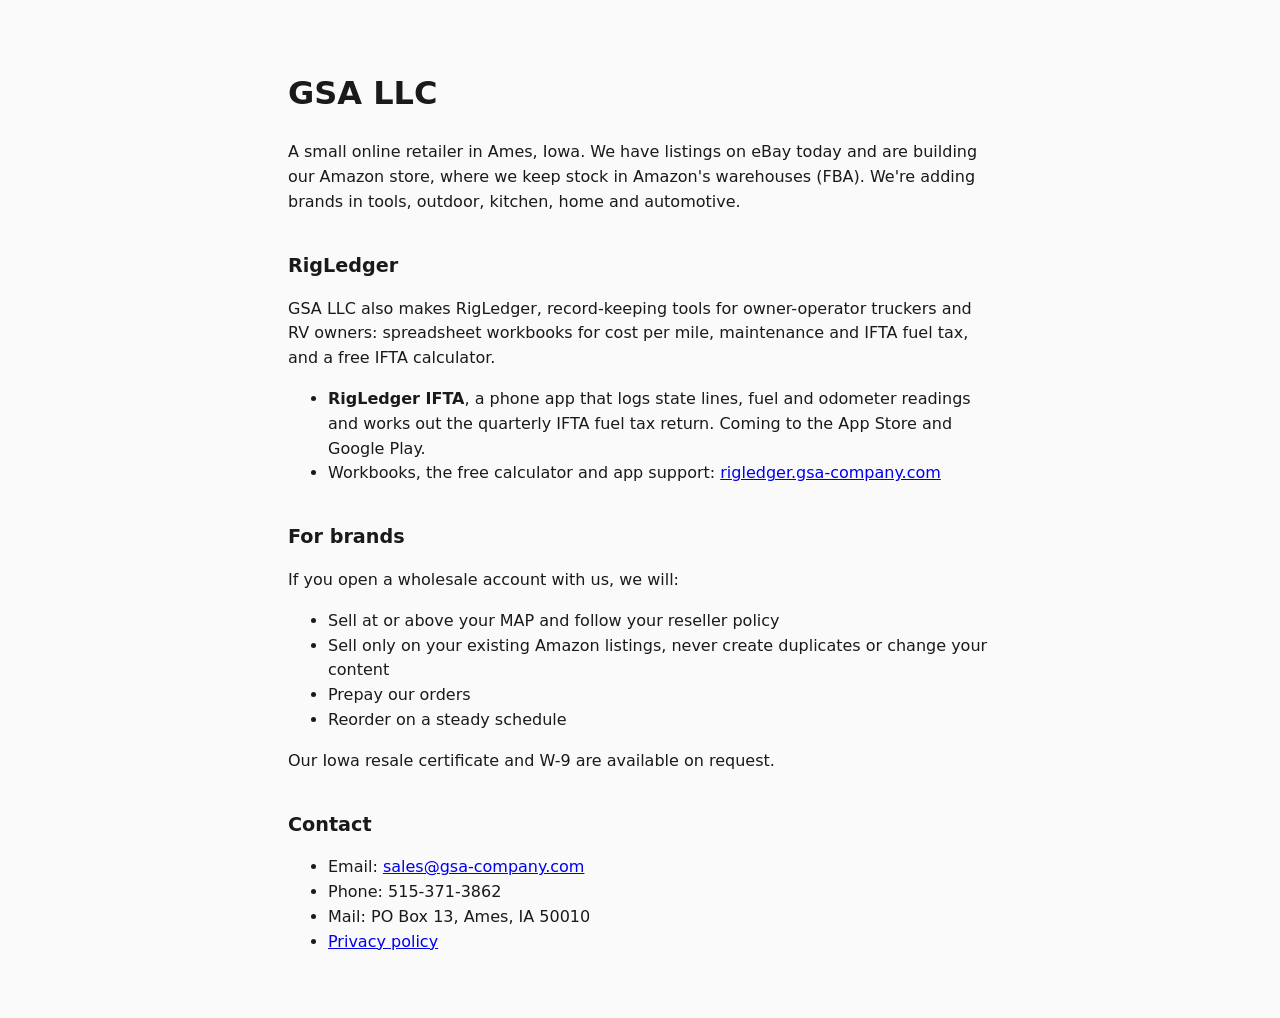
==== index.html @ ee33d9fb "Search Console ownership tag for sales@ (Google Play organization website verification, Ryan 11/17) " ====
<!doctype html>
<html lang="en">
<head>
<meta charset="utf-8">
<meta name="viewport" content="width=device-width, initial-scale=1">
<title>GSA LLC</title>
<meta name="description" content="GSA LLC is a small online retailer in Ames, Iowa, and the maker of RigLedger record-keeping tools for truckers.">
<meta name="google-site-verification" content="LVugfA0haDAOWOEo1SBP5hYqVw2tctVen2_8BVAiNF8">
<style>
  :root { color-scheme: light dark; }
  body { margin: 0; padding: 3rem 1rem; font: 16px/1.55 system-ui, -apple-system, "Segoe UI", Roboto, sans-serif;
         max-width: 44rem; margin-inline: auto; color: #1a1a1a; background: #fafafa; }
  h2 { margin-top: 2.25rem; font-size: 1.2rem; }
  @media (prefers-color-scheme: dark) { body { color: #e6e6e6; background: #121212; } a { color: #8ab4f8; } }
</style>
</head>
<body>
<h1>GSA LLC</h1>
<p>A small online retailer in Ames, Iowa. We have listings on eBay today and are building our Amazon store, where we
keep stock in Amazon's warehouses (FBA). We're adding brands in tools, outdoor, kitchen, home and automotive.</p>

<h2>RigLedger</h2>
<p>GSA LLC also makes RigLedger, record-keeping tools for owner-operator truckers and RV owners: spreadsheet
workbooks for cost per mile, maintenance and IFTA fuel tax, and a free IFTA calculator.</p>
<ul>
  <li><strong>RigLedger IFTA</strong>, a phone app that logs state lines, fuel and odometer readings and works out the
    quarterly IFTA fuel tax return. Coming to the App Store and Google Play.</li>
  <li>Workbooks, the free calculator and app support:
    <a href="https://rigledger.gsa-company.com">rigledger.gsa-company.com</a></li>
</ul>

<h2>For brands</h2>
<p>If you open a wholesale account with us, we will:</p>
<ul>
  <li>Sell at or above your MAP and follow your reseller policy</li>
  <li>Sell only on your existing Amazon listings, never create duplicates or change your content</li>
  <li>Prepay our orders</li>
  <li>Reorder on a steady schedule</li>
</ul>
<p>Our Iowa resale certificate and W-9 are available on request.</p>

<h2>Contact</h2>
<ul>
  <li>Email: <a href="mailto:sales@gsa-company.com">sales@gsa-company.com</a></li>
  <li>Phone: 515-371-3862</li>
  <li>Mail: PO Box 13, Ames, IA 50010</li>
  <li><a href="privacy.html">Privacy policy</a></li>
</ul>
</body>
</html>
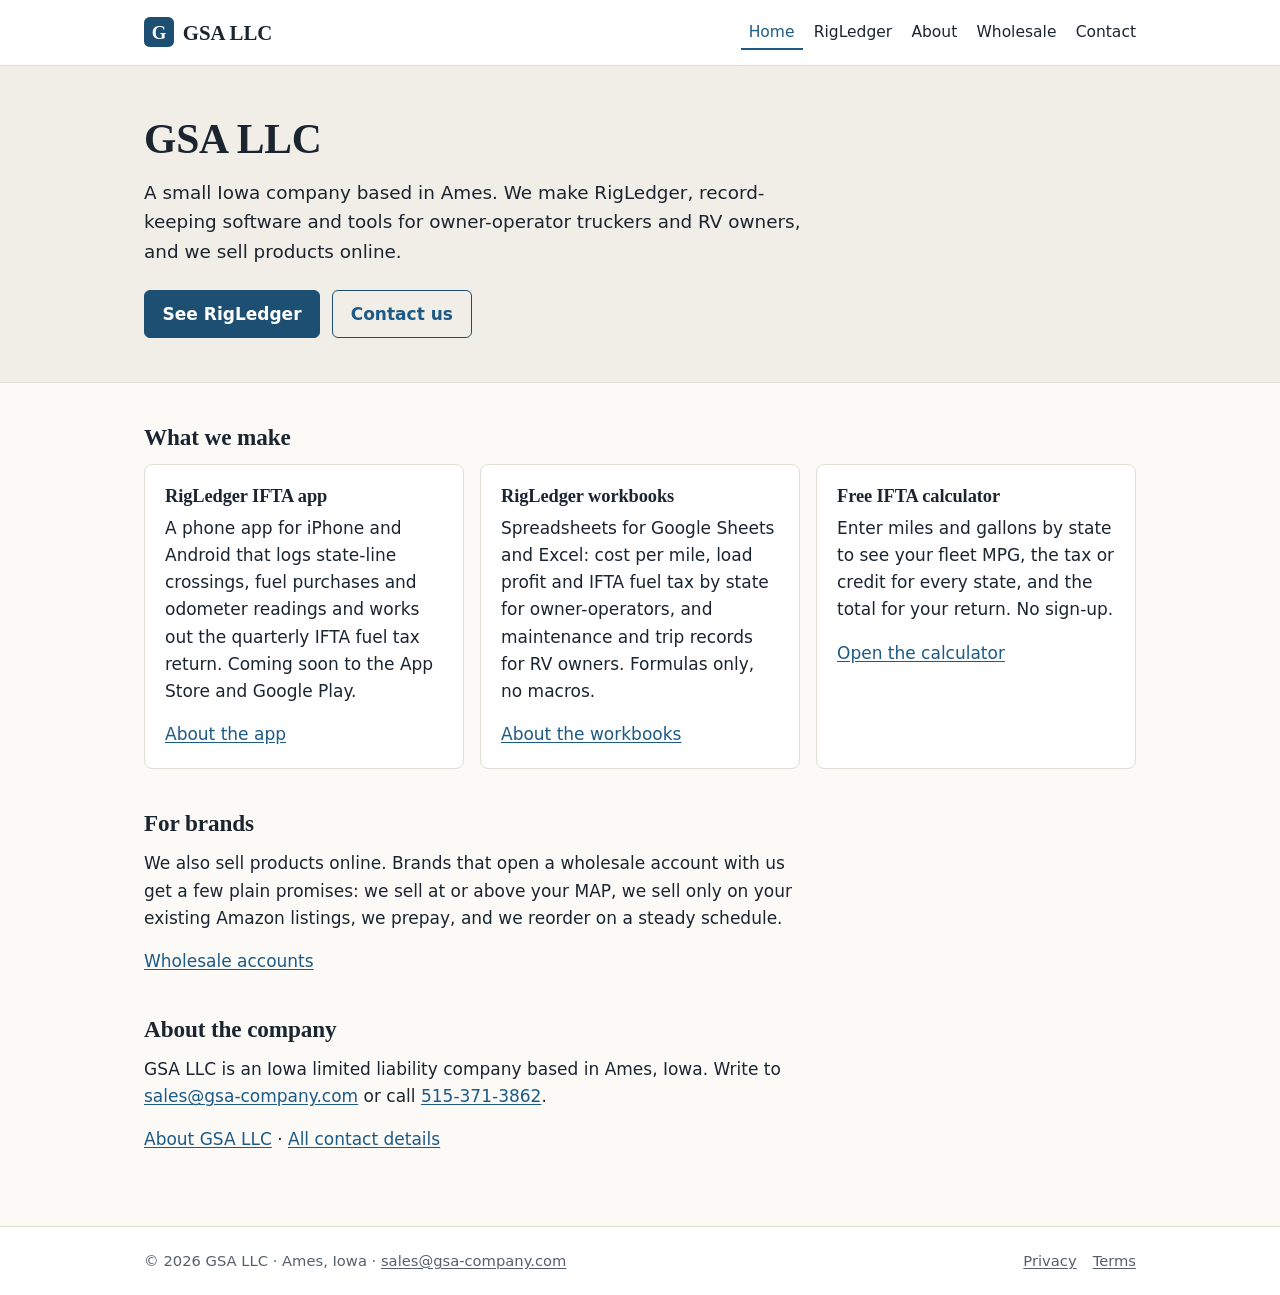
==== commit 07d74132: "site v2: full company site for Apple's organization-website review (draft, not live) Apple rejected " ====
--- a/index.html
+++ b/index.html
@@ -3,48 +3,86 @@
 <head>
 <meta charset="utf-8">
 <meta name="viewport" content="width=device-width, initial-scale=1">
-<title>GSA LLC</title>
-<meta name="description" content="GSA LLC is a small online retailer in Ames, Iowa, and the maker of RigLedger record-keeping tools for truckers.">
+<title>GSA LLC | Ames, Iowa</title>
+<meta name="description" content="GSA LLC is a small company in Ames, Iowa. We make RigLedger record-keeping software and tools for owner-operator truckers and RV owners, and we sell products online.">
+<!-- Search Console ownership for sales@ (Google Play's organization website check, 11/17): keep it, or verification lapses -->
 <meta name="google-site-verification" content="LVugfA0haDAOWOEo1SBP5hYqVw2tctVen2_8BVAiNF8">
-<style>
-  :root { color-scheme: light dark; }
-  body { margin: 0; padding: 3rem 1rem; font: 16px/1.55 system-ui, -apple-system, "Segoe UI", Roboto, sans-serif;
-         max-width: 44rem; margin-inline: auto; color: #1a1a1a; background: #fafafa; }
-  h2 { margin-top: 2.25rem; font-size: 1.2rem; }
-  @media (prefers-color-scheme: dark) { body { color: #e6e6e6; background: #121212; } a { color: #8ab4f8; } }
-</style>
+<link rel="icon" href="/favicon.svg" type="image/svg+xml">
+<link rel="stylesheet" href="/style.css">
 </head>
 <body>
-<h1>GSA LLC</h1>
-<p>A small online retailer in Ames, Iowa. We have listings on eBay today and are building our Amazon store, where we
-keep stock in Amazon's warehouses (FBA). We're adding brands in tools, outdoor, kitchen, home and automotive.</p>
+<a class="skip" href="#main">Skip to content</a>
 
-<h2>RigLedger</h2>
-<p>GSA LLC also makes RigLedger, record-keeping tools for owner-operator truckers and RV owners: spreadsheet
-workbooks for cost per mile, maintenance and IFTA fuel tax, and a free IFTA calculator.</p>
-<ul>
-  <li><strong>RigLedger IFTA</strong>, a phone app that logs state lines, fuel and odometer readings and works out the
-    quarterly IFTA fuel tax return. Coming to the App Store and Google Play.</li>
-  <li>Workbooks, the free calculator and app support:
-    <a href="https://rigledger.gsa-company.com">rigledger.gsa-company.com</a></li>
-</ul>
+<header class="site-head">
+  <div class="wrap">
+    <a class="wordmark" href="/"><svg viewBox="0 0 32 32" aria-hidden="true" focusable="false"><rect width="32" height="32" rx="6" fill="#1d4f73"/><text x="16" y="23" text-anchor="middle" font-family="Georgia, serif" font-size="20" font-weight="700" fill="#fff">G</text></svg>GSA LLC</a>
+    <nav class="site-nav" aria-label="Main">
+      <a href="/" aria-current="page">Home</a>
+      <a href="/rigledger.html">RigLedger</a>
+      <a href="/about.html">About</a>
+      <a href="/wholesale.html">Wholesale</a>
+      <a href="/contact.html">Contact</a>
+    </nav>
+  </div>
+</header>
 
-<h2>For brands</h2>
-<p>If you open a wholesale account with us, we will:</p>
-<ul>
-  <li>Sell at or above your MAP and follow your reseller policy</li>
-  <li>Sell only on your existing Amazon listings, never create duplicates or change your content</li>
-  <li>Prepay our orders</li>
-  <li>Reorder on a steady schedule</li>
-</ul>
-<p>Our Iowa resale certificate and W-9 are available on request.</p>
+<main id="main">
+  <section class="hero">
+    <div class="wrap">
+      <h1>GSA LLC</h1>
+      <p class="lede">A small Iowa company based in Ames. We make RigLedger, record-keeping software and tools for
+        owner-operator truckers and RV owners, and we sell products online.</p>
+      <div class="actions">
+        <a class="btn btn-solid" href="/rigledger.html">See RigLedger</a>
+        <a class="btn btn-line" href="/contact.html">Contact us</a>
+      </div>
+    </div>
+  </section>
 
-<h2>Contact</h2>
-<ul>
-  <li>Email: <a href="mailto:sales@gsa-company.com">sales@gsa-company.com</a></li>
-  <li>Phone: 515-371-3862</li>
-  <li>Mail: PO Box 13, Ames, IA 50010</li>
-  <li><a href="privacy.html">Privacy policy</a></li>
-</ul>
+  <section class="wrap pb">
+    <h2>What we make</h2>
+    <ul class="cards">
+      <li class="card">
+        <h3>RigLedger IFTA app</h3>
+        <p>A phone app for iPhone and Android that logs state-line crossings, fuel purchases and odometer readings
+          and works out the quarterly IFTA fuel tax return. Coming soon to the App Store and Google Play.</p>
+        <p><a href="/rigledger.html#app">About the app</a></p>
+      </li>
+      <li class="card">
+        <h3>RigLedger workbooks</h3>
+        <p>Spreadsheets for Google Sheets and Excel: cost per mile, load profit and IFTA fuel tax by state for
+          owner-operators, and maintenance and trip records for RV owners. Formulas only, no macros.</p>
+        <p><a href="/rigledger.html#workbooks">About the workbooks</a></p>
+      </li>
+      <li class="card">
+        <h3>Free IFTA calculator</h3>
+        <p>Enter miles and gallons by state to see your fleet MPG, the tax or credit for every state, and the total
+          for your return. No sign-up.</p>
+        <p><a href="https://rigledger.gsa-company.com/ifta-calculator.html">Open the calculator</a></p>
+      </li>
+    </ul>
+
+    <h2>For brands</h2>
+    <div class="measure">
+      <p>We also sell products online. Brands that open a wholesale account with us get a few plain promises: we
+        sell at or above your MAP, we sell only on your existing Amazon listings, we prepay, and we reorder on a steady schedule.</p>
+      <p><a href="/wholesale.html">Wholesale accounts</a></p>
+    </div>
+
+    <h2>About the company</h2>
+    <div class="measure">
+      <p>GSA LLC is an Iowa limited liability company based in Ames, Iowa. Write to
+        <a href="mailto:sales@gsa-company.com">sales@gsa-company.com</a> or call <a href="tel:+15153713862">515-371-3862</a>.</p>
+      <p><a href="/about.html">About GSA LLC</a> &middot; <a href="/contact.html">All contact details</a></p>
+    </div>
+  </section>
+</main>
+
+<footer class="site-foot">
+  <div class="wrap">
+    <p>&copy; 2026 GSA LLC &middot; Ames, Iowa &middot; <a href="mailto:sales@gsa-company.com">sales@gsa-company.com</a></p>
+    <nav aria-label="Legal"><a href="/privacy.html">Privacy</a><a href="/terms.html">Terms</a></nav>
+  </div>
+</footer>
 </body>
 </html>
--- a/style.css
+++ b/style.css
@@ -0,0 +1,154 @@
+/* GSA LLC site styles: one sheet for every page. Plain CSS, no build step, no external requests. */
+
+:root {
+  color-scheme: light dark;
+  --bg: #fbfaf7;
+  --surface: #ffffff;
+  --ink: #1b2530;
+  --muted: #56606c;
+  --line: #e2ded5;
+  --accent: #1d4f73;
+  --accent-ink: #ffffff;
+  --link: #1d5a86;
+  --band: #f1eee7;
+  --serif: "Iowan Old Style", "Palatino Linotype", Palatino, "Book Antiqua", Georgia, serif;
+  --sans: system-ui, -apple-system, "Segoe UI", Roboto, "Helvetica Neue", Arial, sans-serif;
+}
+
+@media (prefers-color-scheme: dark) {
+  :root {
+    --bg: #111417;
+    --surface: #181c21;
+    --ink: #e6e8eb;
+    --muted: #a2aab4;
+    --line: #2b3138;
+    --accent: #8cc3e8;
+    --accent-ink: #0d1a24;
+    --link: #8cc3e8;
+    --band: #161a1e;
+  }
+}
+
+*, *::before, *::after { box-sizing: border-box; }
+
+html { -webkit-text-size-adjust: 100%; }
+
+body {
+  margin: 0;
+  background: var(--bg);
+  color: var(--ink);
+  font: 17px/1.6 var(--sans);
+  display: flex;
+  flex-direction: column;
+  min-height: 100vh;
+}
+
+main { flex: 1; }
+
+a { color: var(--link); text-underline-offset: 2px; }
+a:hover { text-decoration-thickness: 2px; }
+a[href^="mailto:"], a[href^="tel:"] { white-space: nowrap; }
+:focus-visible { outline: 2px solid var(--accent); outline-offset: 2px; }
+
+img { max-width: 100%; height: auto; display: block; }
+
+h1, h2, h3 { font-family: var(--serif); line-height: 1.25; font-weight: 600; letter-spacing: -0.005em; }
+h1 { font-size: clamp(1.9rem, 1.4rem + 2vw, 2.6rem); margin: 0 0 .75rem; }
+h2 { font-size: 1.45rem; margin: 2.5rem 0 .75rem; }
+h3 { font-size: 1.15rem; margin: 0 0 .4rem; }
+p, ul, ol, dl { margin: 0 0 1rem; }
+ul, ol { padding-left: 1.25rem; }
+li + li { margin-top: .35rem; }
+
+.wrap { max-width: 64rem; margin-inline: auto; padding-inline: 16px; }
+.measure { max-width: 42rem; }
+.page .wrap > p, .page .wrap > ul:not(.cards) { max-width: 44rem; }
+
+.skip {
+  position: absolute; left: -999px; top: 0;
+  background: var(--accent); color: var(--accent-ink); padding: .5rem .75rem; z-index: 10;
+}
+.skip:focus { left: 16px; top: 8px; }
+
+/* Header */
+.site-head { border-bottom: 1px solid var(--line); background: var(--surface); }
+.site-head .wrap {
+  display: flex; flex-wrap: wrap; align-items: center; justify-content: space-between;
+  gap: .5rem 1.5rem; padding-block: .9rem;
+}
+.wordmark {
+  display: inline-flex; align-items: center; gap: .55rem;
+  font-family: var(--serif); font-size: 1.3rem; font-weight: 700; color: var(--ink); text-decoration: none;
+}
+.wordmark svg { width: 30px; height: 30px; flex: none; }
+.site-nav { display: flex; flex-wrap: wrap; gap: .25rem .2rem; margin-inline: -.5rem; }
+.site-nav a {
+  color: var(--ink); text-decoration: none; font-size: .97rem;
+  padding: .35rem .5rem; border-radius: 4px;
+}
+.site-nav a:hover { background: var(--band); }
+@media (max-width: 480px) {
+  .site-nav { margin-inline: -.3rem; gap: .2rem; }
+  .site-nav a { padding: .3rem; font-size: .92rem; }
+}
+.site-nav a[aria-current="page"] { color: var(--link); box-shadow: inset 0 -2px 0 var(--link); border-radius: 0; }
+
+/* Page body */
+.page { padding-block: 2.5rem 3.5rem; }
+.lede { font-size: 1.15rem; color: var(--muted); max-width: 42rem; }
+.muted { color: var(--muted); }
+.pb { padding-bottom: 3.5rem; }
+.small { font-size: .92rem; }
+
+.hero { background: var(--band); border-bottom: 1px solid var(--line); padding-block: 3rem 2.75rem; }
+.hero p { max-width: 42rem; }
+.hero .lede { color: var(--ink); }
+
+.actions { display: flex; flex-wrap: wrap; gap: .75rem; margin-top: 1.5rem; }
+.btn {
+  display: inline-block; padding: .6rem 1.1rem; border-radius: 6px; font-weight: 600; text-decoration: none;
+  border: 1px solid var(--accent);
+}
+.btn-solid { background: var(--accent); color: var(--accent-ink); }
+.btn-line { color: var(--link); background: transparent; }
+
+.cards {
+  display: grid; gap: 1rem; padding: 0; list-style: none;
+  grid-template-columns: repeat(auto-fit, minmax(min(100%, 15rem), 1fr));
+}
+.cards > li { margin: 0; }
+.card {
+  background: var(--surface); border: 1px solid var(--line); border-radius: 8px; padding: 1.25rem;
+  height: 100%;
+}
+.card p:last-child { margin-bottom: 0; }
+
+.split { display: grid; gap: 1.5rem 2rem; align-items: start; }
+@media (min-width: 760px) { .split { grid-template-columns: 1fr 1fr; } }
+
+.shot { margin: 0; }
+.shot img { border: 1px solid var(--line); border-radius: 6px; background: #fff; }
+.shot figcaption { font-size: .88rem; color: var(--muted); margin-top: .45rem; }
+
+.facts { display: grid; grid-template-columns: max-content 1fr; gap: .4rem 1.25rem; }
+.facts dt { font-weight: 600; }
+.facts dd { margin: 0; overflow-wrap: anywhere; }
+@media (max-width: 480px) {
+  .facts { grid-template-columns: 1fr; gap: .1rem; }
+  .facts dd { margin-bottom: .6rem; }
+}
+
+.note {
+  border-left: 3px solid var(--accent); background: var(--surface); padding: .9rem 1.1rem; border-radius: 0 6px 6px 0;
+}
+
+.meta { color: var(--muted); font-size: .92rem; }
+
+/* Footer */
+.site-foot { border-top: 1px solid var(--line); background: var(--surface); font-size: .92rem; color: var(--muted); }
+.site-foot .wrap {
+  display: flex; flex-wrap: wrap; justify-content: space-between; gap: .5rem 1.5rem; padding-block: 1.4rem;
+}
+.site-foot p { margin: 0; }
+.site-foot nav { display: flex; gap: 1rem; }
+.site-foot a { color: var(--muted); }
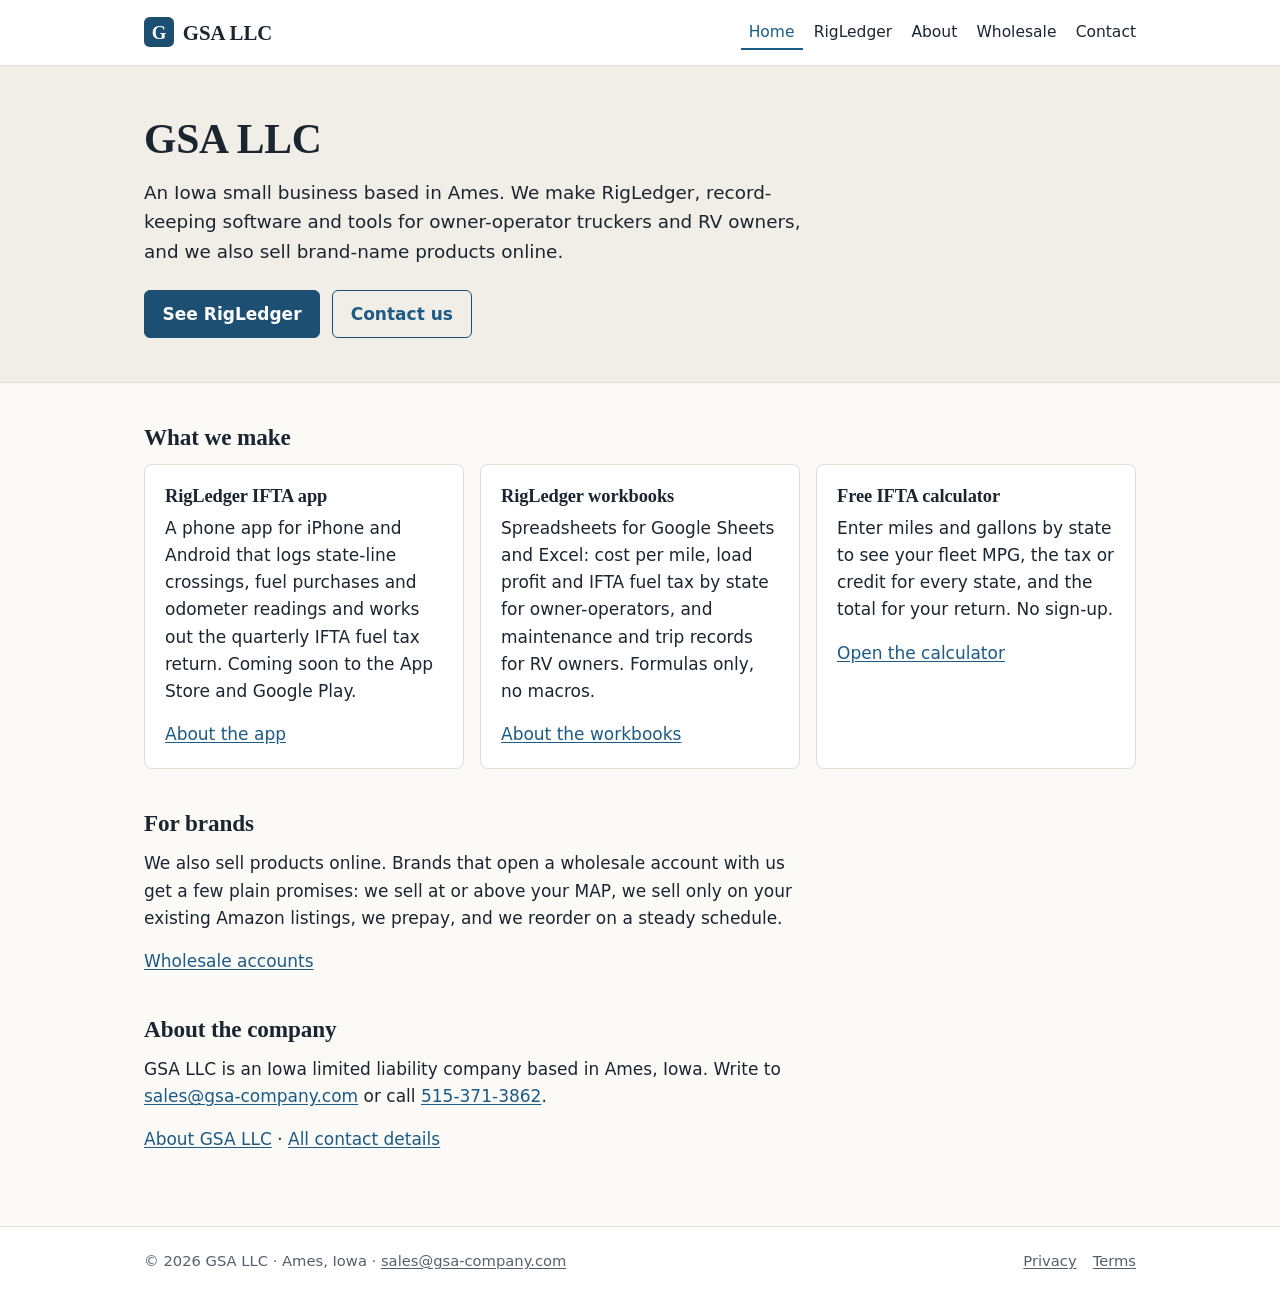
==== commit f5628075: "site v2 wording: an Iowa small business; we also sell brand-name products online (Ryan 11/20) Co-Aut" ====
--- a/index.html
+++ b/index.html
@@ -4,7 +4,7 @@
 <meta charset="utf-8">
 <meta name="viewport" content="width=device-width, initial-scale=1">
 <title>GSA LLC | Ames, Iowa</title>
-<meta name="description" content="GSA LLC is a small company in Ames, Iowa. We make RigLedger record-keeping software and tools for owner-operator truckers and RV owners, and we sell products online.">
+<meta name="description" content="GSA LLC is an Iowa small business based in Ames. We make RigLedger record-keeping software and tools for owner-operator truckers and RV owners, and we sell products online.">
 <!-- Search Console ownership for sales@ (Google Play's organization website check, 11/17): keep it, or verification lapses -->
 <meta name="google-site-verification" content="LVugfA0haDAOWOEo1SBP5hYqVw2tctVen2_8BVAiNF8">
 <link rel="icon" href="/favicon.svg" type="image/svg+xml">
@@ -30,8 +30,8 @@
   <section class="hero">
     <div class="wrap">
       <h1>GSA LLC</h1>
-      <p class="lede">A small Iowa company based in Ames. We make RigLedger, record-keeping software and tools for
-        owner-operator truckers and RV owners, and we sell products online.</p>
+      <p class="lede">An Iowa small business based in Ames. We make RigLedger, record-keeping software and tools for
+        owner-operator truckers and RV owners, and we also sell brand-name products online.</p>
       <div class="actions">
         <a class="btn btn-solid" href="/rigledger.html">See RigLedger</a>
         <a class="btn btn-line" href="/contact.html">Contact us</a>
